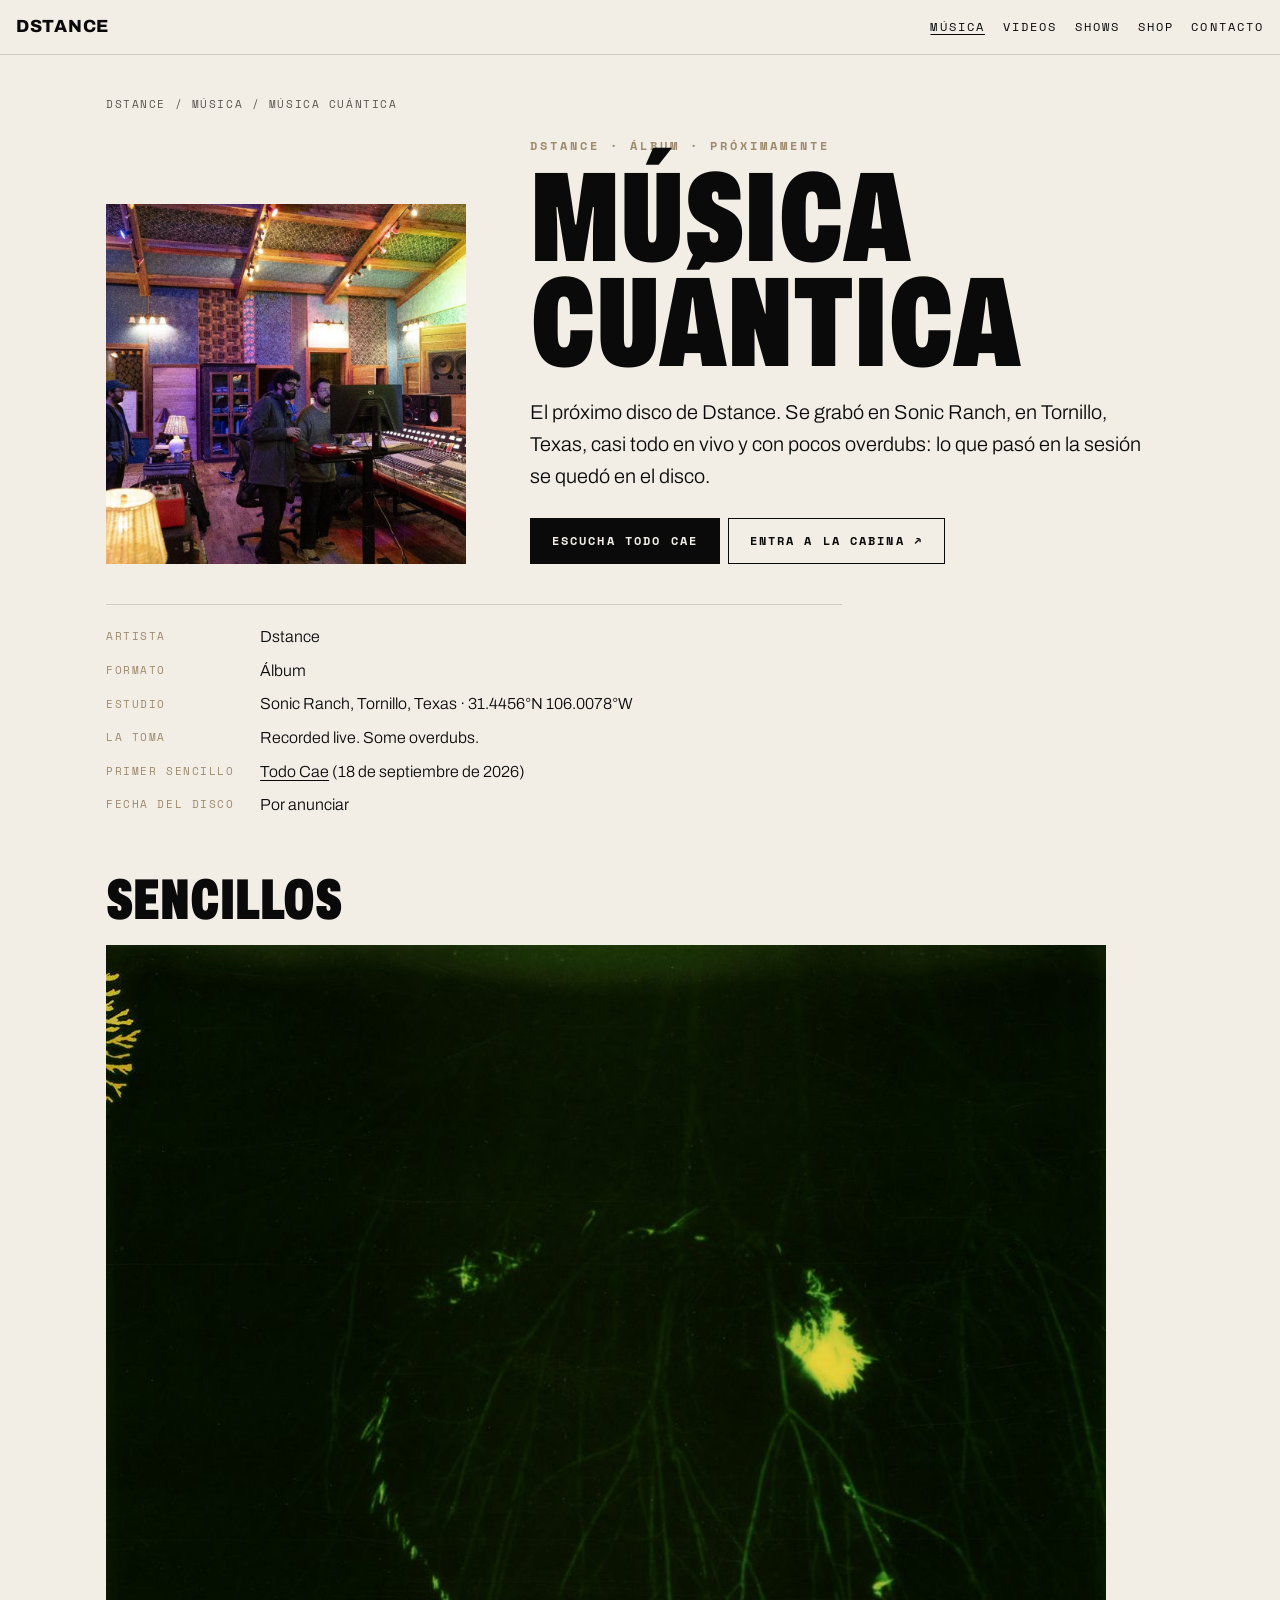
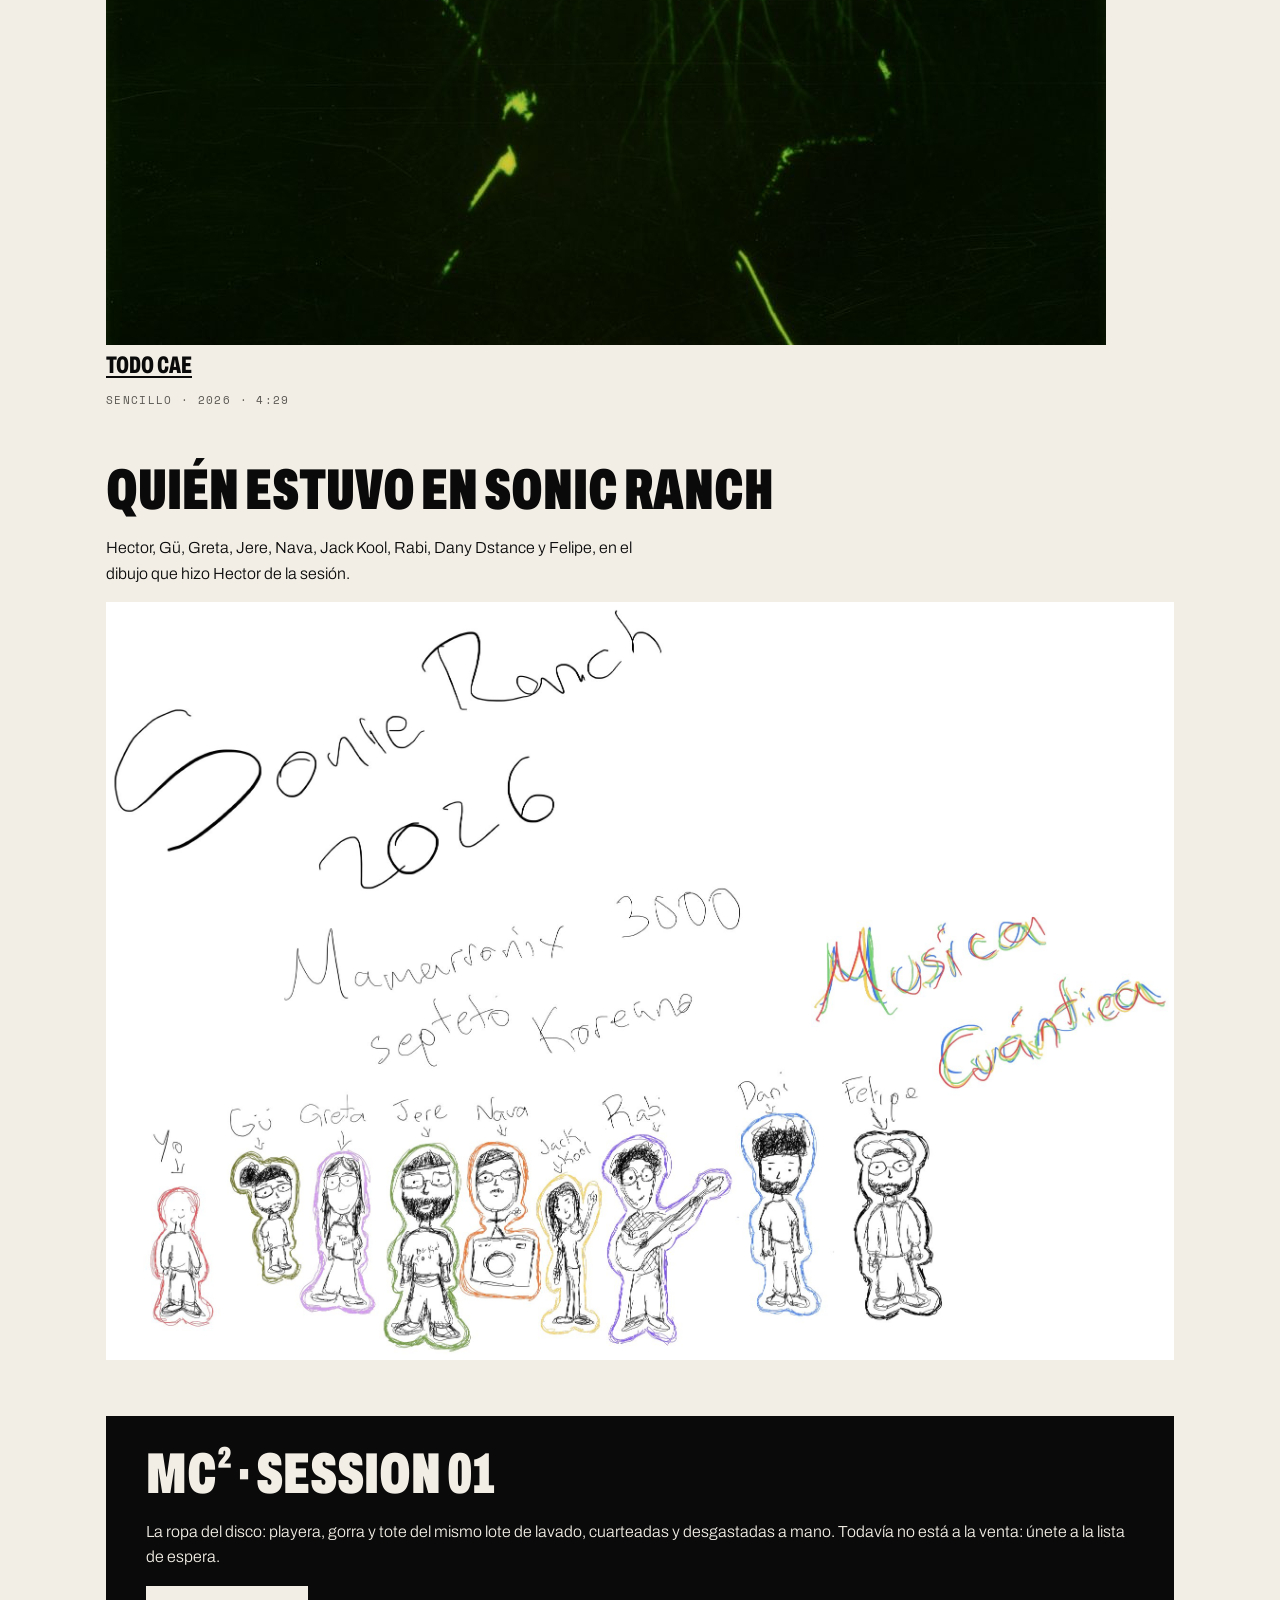
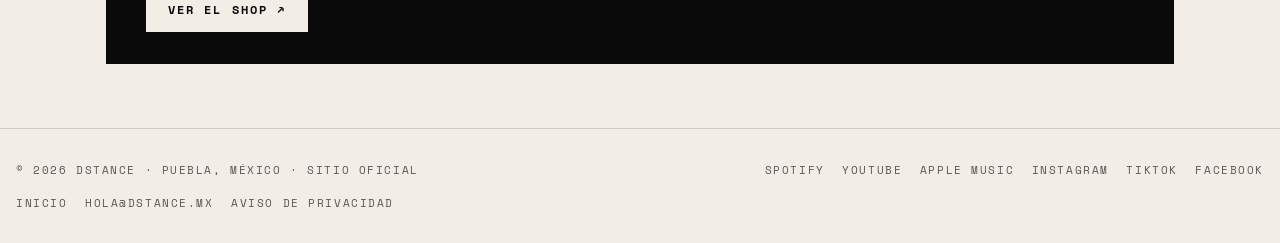
==== musica-cuantica/index.html @ f0c4a0be "SEO: páginas de Todo Cae, Música Cuántica y Niña Bonita, y ajustes técnicos - Páginas nuevas con su " ====
<!DOCTYPE html>
<html lang="es">
<head>
  <meta charset="utf-8">
  <meta name="viewport" content="width=device-width, initial-scale=1, viewport-fit=cover">
  <meta name="theme-color" content="#F2EEE6">
  <title>Música Cuántica · Dstance (álbum)</title>
  <meta name="description" content="Música Cuántica es el próximo disco de Dstance, grabado casi todo en vivo en Sonic Ranch, Tornillo, Texas. Primer sencillo: Todo Cae.">
  <link rel="canonical" href="https://dstance.com.mx/musica-cuantica/">
  <link rel="icon" href="data:image/svg+xml,%3Csvg xmlns='http://www.w3.org/2000/svg' viewBox='0 0 64 64'%3E%3Crect width='64' height='64' fill='%230A0A0A'/%3E%3Ctext x='32' y='49' text-anchor='middle' font-family='Arial Narrow,Arial,sans-serif' font-weight='900' font-size='46' fill='%23F2EEE6'%3ED%3C/text%3E%3C/svg%3E">
  <meta property="og:type" content="music.album">
  <meta property="og:site_name" content="DSTANCE">
  <meta property="og:title" content="Música Cuántica · Dstance (álbum)">
  <meta property="og:description" content="Música Cuántica es el próximo disco de Dstance, grabado casi todo en vivo en Sonic Ranch, Tornillo, Texas. Primer sencillo: Todo Cae.">
  <meta property="og:url" content="https://dstance.com.mx/musica-cuantica/">
  <meta property="og:image" content="https://dstance.com.mx/photos/sesion-consola.jpg">
  <meta property="og:locale" content="es_MX">
  <meta name="twitter:card" content="summary_large_image">
  <link rel="preconnect" href="https://fonts.googleapis.com">
  <link rel="preconnect" href="https://fonts.gstatic.com" crossorigin>
  <link href="https://fonts.googleapis.com/css2?family=Archivo:wdth,wght@62..100,300..900&family=Space+Mono:wght@400;700&display=swap" rel="stylesheet">
  <link rel="stylesheet" href="/paginas.css">
  <script type="application/ld+json">{"@context": "https://schema.org", "@type": "MusicAlbum", "name": "Música Cuántica", "byArtist": {"@type": "MusicGroup", "name": "Dstance", "url": "https://dstance.com.mx/", "sameAs": ["https://open.spotify.com/artist/1NxTfbylQiyMQ8yOFxG3x2", "https://www.youtube.com/@danydstance", "https://music.apple.com/mx/artist/dstance/1435797154", "https://www.instagram.com/danydstance/", "https://www.tiktok.com/@danydstance", "https://www.facebook.com/DanyDstance"]}, "url": "https://dstance.com.mx/musica-cuantica/", "image": "https://dstance.com.mx/photos/sesion-consola.jpg", "albumProductionType": "https://schema.org/StudioAlbum", "track": [{"@type": "MusicRecording", "name": "Todo Cae", "url": "https://dstance.com.mx/todo-cae/", "datePublished": "2026-09-18"}]}</script>
  <!-- VERCEL WEB ANALYTICS: anonymous visit counts, no cookies. -->
  <script>window.va = window.va || function () { (window.vaq = window.vaq || []).push(arguments); };</script>
  <script defer src="/_vercel/insights/script.js"></script>
</head>
<body>
  <header class="top">
    <a class="wordmark" href="/">DSTANCE</a>
    <nav aria-label="Principal"><a href="/#trayectoria" aria-current="page">Música</a><a href="/#videos">Videos</a><a href="/#shows">Shows</a><a href="/#shop">Shop</a><a href="/#contacto">Contacto</a></nav>
  </header>
  <main>
    <p class="crumbs"><a href="/">Dstance</a> / <a href="/#trayectoria">Música</a> / Música Cuántica</p>
    <section class="lead" aria-labelledby="t">
      <img class="cover" src="/photos/sesion-consola.jpg" width="1400" height="933" style="aspect-ratio: 1" alt="El cuarto de control de Sonic Ranch durante la sesión, con la consola y el equipo de pie">
      <div>
        <span class="eyebrow">Dstance · álbum · próximamente</span>
        <h1 id="t">Música Cuántica</h1>
        <p class="intro">El próximo disco de Dstance. Se grabó en Sonic Ranch, en Tornillo, Texas, casi todo en vivo y con pocos overdubs: lo que pasó en la sesión se quedó en el disco.</p>
        <ul class="listen">
          <li><a class="btn" href="/todo-cae/">Escucha Todo Cae</a></li>
          <li><a class="btn ghost" href="/#cabina">Entra a La Cabina ↗</a></li>
        </ul>
      </div>
    </section>
    <dl class="facts">
      <dt>Artista</dt><dd>Dstance</dd>
      <dt>Formato</dt><dd>Álbum</dd>
      <dt>Estudio</dt><dd>Sonic Ranch, Tornillo, Texas · 31.4456°N 106.0078°W</dd>
      <dt>La toma</dt><dd>Recorded live. Some overdubs.</dd>
      <dt>Primer sencillo</dt><dd><a href="/todo-cae/">Todo Cae</a> (18 de septiembre de 2026)</dd>
      <dt>Fecha del disco</dt><dd>Por anunciar</dd>
    </dl>

    <h2 id="sencillos">Sencillos</h2>
    <ul class="cards">
      <li><a href="/todo-cae/"><img src="/photos/todo-cae.jpg" width="1000" height="1000" loading="lazy" alt="Portada de Todo Cae"></a><h3><a href="/todo-cae/">Todo Cae</a></h3><span class="meta">Sencillo · 2026 · 4:29</span></li>
    </ul>

    <h2 id="equipo">Quién estuvo en Sonic Ranch</h2>
    <div class="prose"><p>Hector, Gü, Greta, Jere, Nava, Jack Kool, Rabi, Dany Dstance y Felipe, en el dibujo que hizo Hector de la sesión.</p></div>
    <img src="/photos/equipo-dibujo-hector.jpg" width="2253" height="1598" loading="lazy" alt="Dibujo de Hector: Sonic Ranch 2026, Música Cuántica, y las nueve personas que fueron">

    <section class="dark" aria-labelledby="mc2">
      <h2 id="mc2">MC² · Session 01</h2>
      <p>La ropa del disco: playera, gorra y tote del mismo lote de lavado, cuarteadas y desgastadas a mano. Todavía no está a la venta: únete a la lista de espera.</p>
      <a class="btn" href="/#shop">Ver el Shop ↗</a>
    </section>

  </main>
  <footer class="foot">
    <span>© 2026 Dstance · Puebla, México · Sitio oficial</span>
    <nav aria-label="Dstance en redes"><a href="https://open.spotify.com/artist/1NxTfbylQiyMQ8yOFxG3x2" target="_blank" rel="noopener">Spotify</a><a href="https://www.youtube.com/@danydstance" target="_blank" rel="noopener">YouTube</a><a href="https://music.apple.com/mx/artist/dstance/1435797154" target="_blank" rel="noopener">Apple Music</a><a href="https://www.instagram.com/danydstance/" target="_blank" rel="noopener">Instagram</a><a href="https://www.tiktok.com/@danydstance" target="_blank" rel="noopener">TikTok</a><a href="https://www.facebook.com/DanyDstance" target="_blank" rel="noopener">Facebook</a></nav>
    <nav aria-label="Información"><a href="/">Inicio</a><a href="mailto:hola@dstance.mx">hola@dstance.mx</a><a href="/aviso-de-privacidad.html">Aviso de privacidad</a></nav>
  </footer>
</body>
</html>
---- paginas.css ----
/* =================================================================
   DSTANCE · pages of the light-on universe (one per release).
   Same tokens and typefaces as index.html: ivory paper, black ink,
   sepia, Archivo condensed for titles, Space Mono for labels.
   ================================================================= */
:root {
  --ivory: #F2EEE6; --ink: #0A0A0A; --sepia: #9E8A6D; --muted: #5a5752;
  --rule: rgba(10,10,10,.15);
  --font-display: "Archivo", "Arial Narrow", "Helvetica Neue", Arial, sans-serif;
  --font-body: "Archivo", "Helvetica Neue", Arial, sans-serif;
  --font-mono: "Space Mono", ui-monospace, monospace;
  color-scheme: light;
}
*, *::before, *::after { box-sizing: border-box; }
html { scroll-padding-top: 4.5rem; }
body {
  margin: 0; background: var(--ivory); color: var(--ink);
  font: 300 1rem/1.6 var(--font-body); -webkit-font-smoothing: antialiased;
}
a { color: inherit; text-underline-offset: 3px; }
:focus-visible { outline: 2px solid var(--ink); outline-offset: 3px; }
img { max-width: 100%; display: block; height: auto; }

.top {
  position: sticky; top: 0; z-index: 5;
  display: flex; flex-wrap: wrap; align-items: center; justify-content: space-between; gap: .6rem 1.4rem;
  padding: .8rem max(16px, env(safe-area-inset-right, 0px)) .8rem max(16px, env(safe-area-inset-left, 0px));
  background: rgba(242,238,230,.9); -webkit-backdrop-filter: blur(6px); backdrop-filter: blur(6px);
  border-bottom: 1px solid var(--rule);
}
.wordmark { font-weight: 800; font-size: 1.1rem; letter-spacing: .04em; text-decoration: none; }
.top nav { display: flex; flex-wrap: wrap; gap: .2rem 1.1rem; }
.top nav a { font: 400 .72rem var(--font-mono); letter-spacing: .18em; text-transform: uppercase; text-decoration: none; }
.top nav a:hover, .top nav a[aria-current="page"] { text-decoration: underline; }

main { max-width: 1100px; margin: 0 auto; padding: 2.5rem max(16px, env(safe-area-inset-right, 0px)) 4rem max(16px, env(safe-area-inset-left, 0px)); }
.crumbs { font: 400 .7rem var(--font-mono); letter-spacing: .14em; text-transform: uppercase; color: var(--muted); margin: 0 0 1.6rem; }
.crumbs a { text-decoration: none; }
.lead { display: grid; grid-template-columns: minmax(0, 360px) minmax(0, 1fr); gap: clamp(1.5rem, 5vw, 4rem); align-items: end; }
@media (max-width: 720px) { .lead { grid-template-columns: 1fr; } }
.cover { width: 100%; aspect-ratio: 1; object-fit: cover; }
.eyebrow { display: block; font: 700 .72rem var(--font-mono); letter-spacing: .26em; text-transform: uppercase; color: var(--sepia); margin: 0 0 .8rem; }
h1, h2, h3 { font-family: var(--font-display); font-stretch: 62%; text-transform: uppercase; text-wrap: balance; margin: 0; }
h1 { font-weight: 900; font-size: clamp(3.4rem, 12vw, 8rem); line-height: .82; }
h2 { font-weight: 900; font-size: clamp(2.2rem, 6vw, 3.6rem); line-height: .9; margin: 3.5rem 0 1.2rem; }
h3 { font-weight: 800; font-size: 1.5rem; line-height: 1; margin: 0 0 .4rem; }
.intro { font-size: clamp(1.05rem, 2vw, 1.25rem); max-width: 56ch; margin: 1.2rem 0 1.6rem; }
.listen { list-style: none; margin: 0; padding: 0; display: flex; flex-wrap: wrap; gap: .5rem; }
.btn {
  display: inline-block; padding: .85rem 1.3rem; background: var(--ink); color: var(--ivory); text-decoration: none;
  font: 700 .74rem var(--font-mono); letter-spacing: .18em; text-transform: uppercase; border: 1px solid var(--ink);
}
.btn.ghost { background: none; color: var(--ink); }
@media (hover: hover) { .btn:hover { background: var(--sepia); border-color: var(--sepia); color: var(--ink); } }

.facts { display: grid; grid-template-columns: max-content minmax(0, 1fr); gap: .5rem 1.6rem; margin: 2.5rem 0 0; padding: 1.2rem 0 0; border-top: 1px solid var(--rule); max-width: 46rem; }
.facts dt { font: 400 .7rem var(--font-mono); letter-spacing: .14em; text-transform: uppercase; color: var(--sepia); padding-top: .2rem; }
.facts dd { margin: 0; }
.prose p { max-width: 62ch; }

.lyrics { columns: 2 18rem; column-gap: 3rem; font-size: 1.05rem; line-height: 1.7; }
.lyrics p { margin: 0 0 1.4rem; break-inside: avoid; }
.lyrics .chorus { font-weight: 600; }
.note { font: 400 .72rem var(--font-mono); letter-spacing: .1em; color: var(--muted); }

.cards { list-style: none; padding: 0; margin: 0; display: grid; gap: 1.2rem; grid-template-columns: repeat(auto-fit, minmax(min(100%, 240px), 1fr)); }
.cards li { display: grid; gap: .5rem; align-content: start; }
.cards .meta { font: 400 .7rem var(--font-mono); letter-spacing: .12em; text-transform: uppercase; color: var(--muted); }
.video { position: relative; display: block; aspect-ratio: 16 / 9; overflow: hidden; background: var(--ink); }
.video img { width: 100%; height: 100%; object-fit: cover; }
.video span { position: absolute; left: 50%; top: 50%; width: 54px; height: 54px; margin: -27px 0 0 -27px; display: grid; place-items: center; border-radius: 50%; background: rgba(10,10,10,.6); color: #fff; border: 1px solid rgba(255,255,255,.8); padding-left: 4px; }

.dark { background: var(--ink); color: var(--ivory); padding: 2rem clamp(1rem, 4vw, 2.5rem); margin-top: 3.5rem; }
.dark h2 { margin-top: 0; }
.dark .btn { background: var(--ivory); color: var(--ink); border-color: var(--ivory); }

.foot {
  display: flex; flex-wrap: wrap; justify-content: space-between; gap: 1rem;
  padding: 2rem max(16px, env(safe-area-inset-right, 0px)) calc(2rem + env(safe-area-inset-bottom, 0px)) max(16px, env(safe-area-inset-left, 0px));
  border-top: 1px solid var(--rule); color: var(--muted);
  font: 400 .7rem var(--font-mono); letter-spacing: .14em; text-transform: uppercase;
}
.foot nav { display: flex; flex-wrap: wrap; gap: .4rem 1.1rem; }
.foot a { text-decoration: none; }
.foot a:hover { text-decoration: underline; }
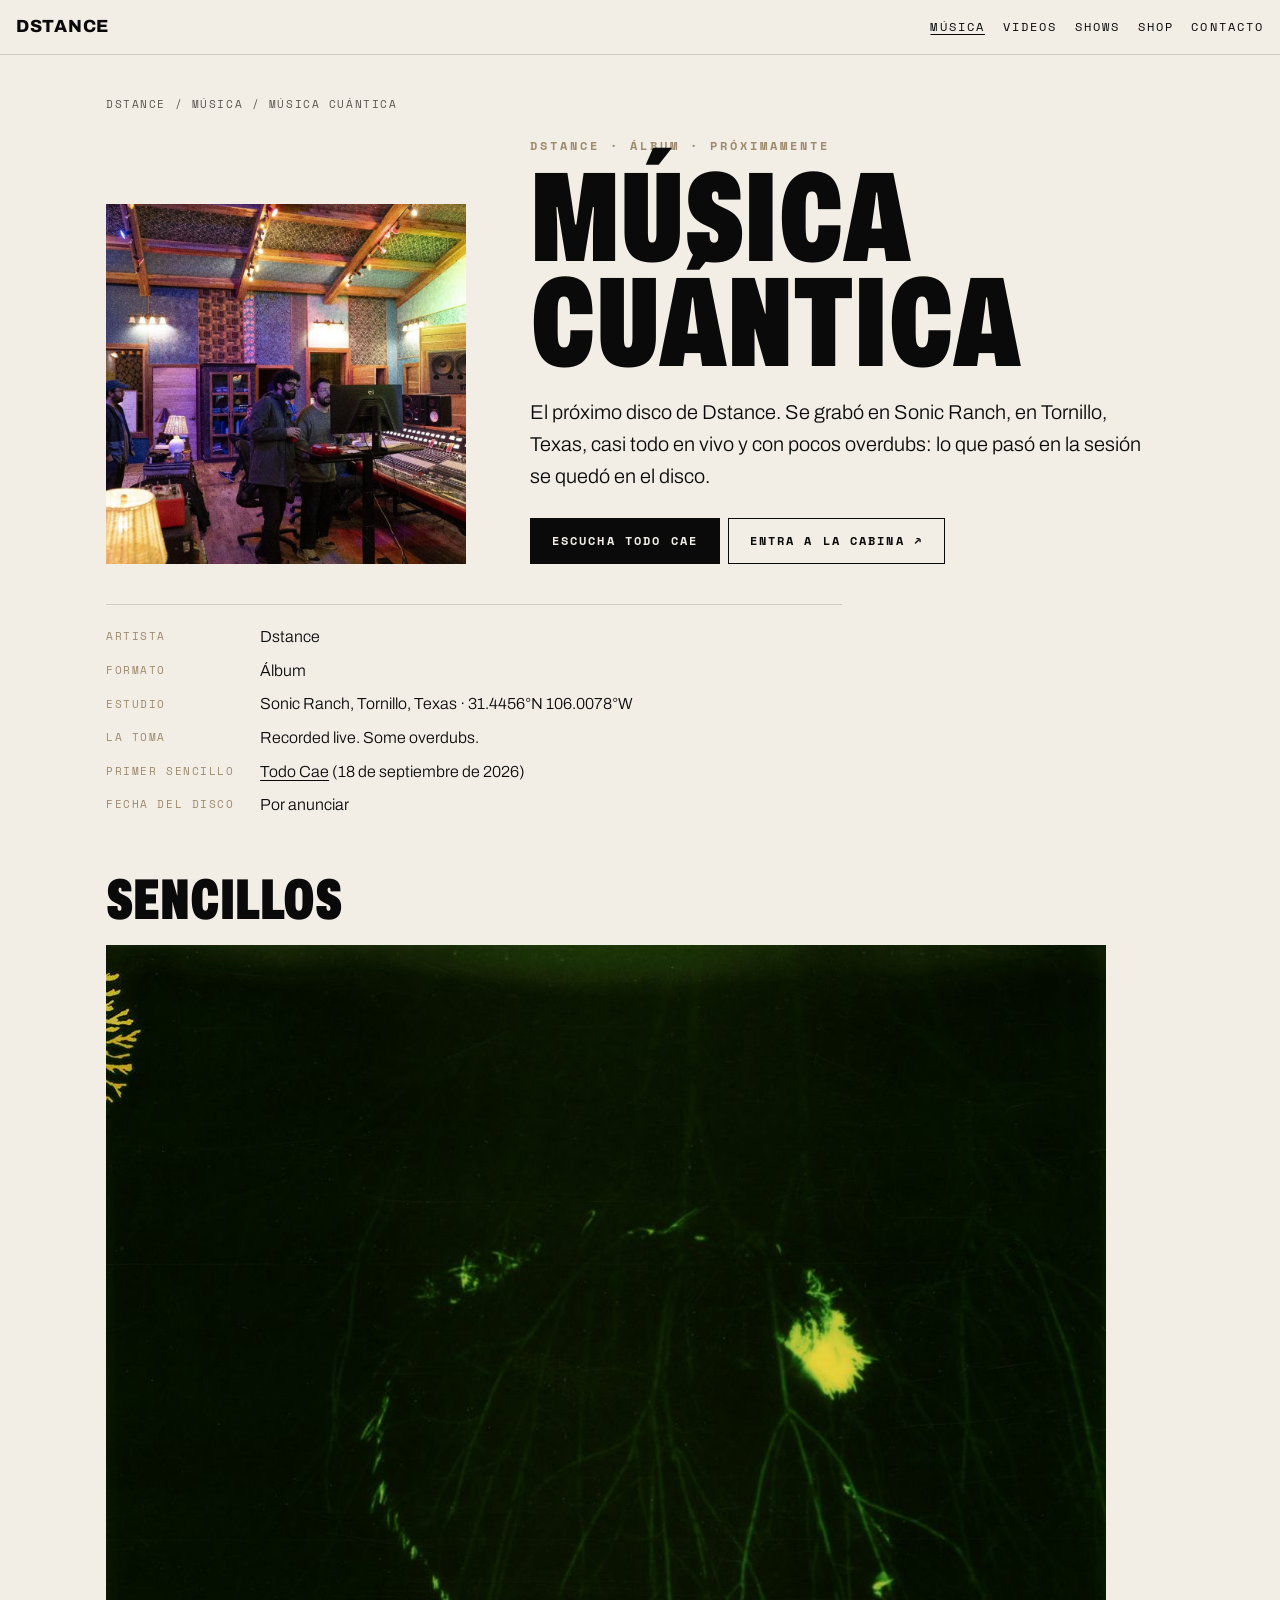
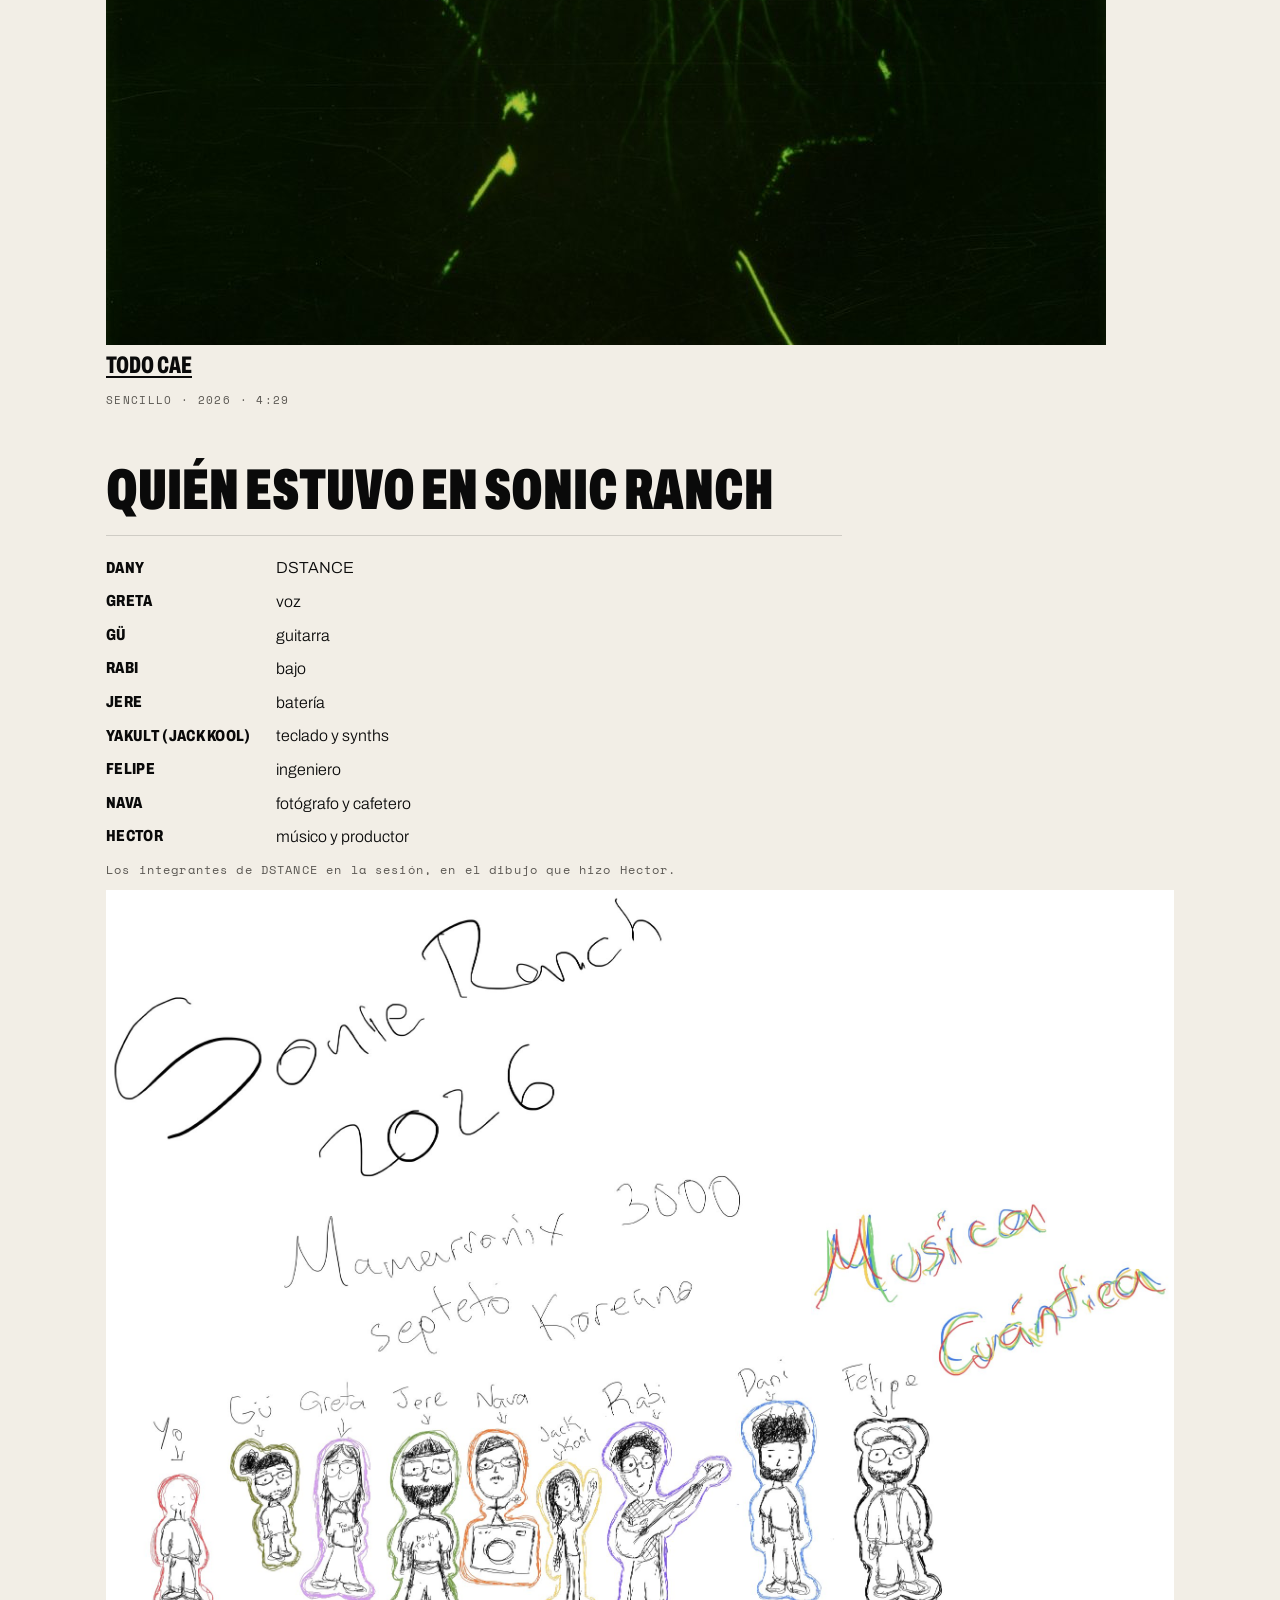
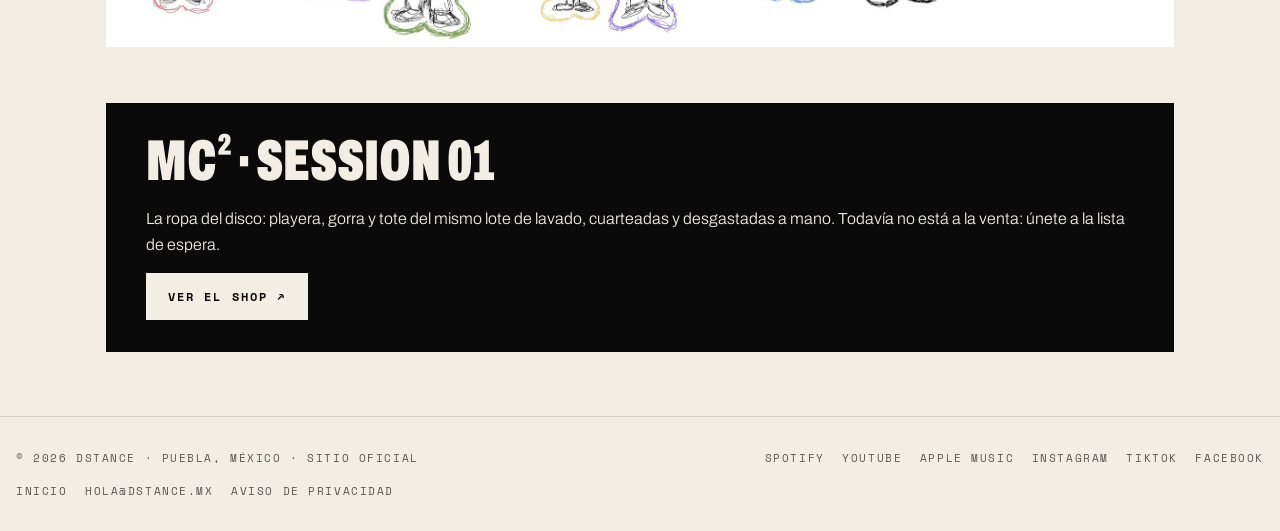
==== commit b203845a: "El equipo: roles de los integrantes de DSTANCE en Sonic Ranch Rabi bajo, Jere batería, Gü guitarra, " ====
--- a/musica-cuantica/index.html
+++ b/musica-cuantica/index.html
@@ -20,7 +20,7 @@
   <link rel="preconnect" href="https://fonts.gstatic.com" crossorigin>
   <link href="https://fonts.googleapis.com/css2?family=Archivo:wdth,wght@62..100,300..900&family=Space+Mono:wght@400;700&display=swap" rel="stylesheet">
   <link rel="stylesheet" href="/paginas.css">
-  <script type="application/ld+json">{"@context": "https://schema.org", "@type": "MusicAlbum", "name": "Música Cuántica", "byArtist": {"@type": "MusicGroup", "name": "Dstance", "url": "https://dstance.com.mx/", "sameAs": ["https://open.spotify.com/artist/1NxTfbylQiyMQ8yOFxG3x2", "https://www.youtube.com/@danydstance", "https://music.apple.com/mx/artist/dstance/1435797154", "https://www.instagram.com/danydstance/", "https://www.tiktok.com/@danydstance", "https://www.facebook.com/DanyDstance"]}, "url": "https://dstance.com.mx/musica-cuantica/", "image": "https://dstance.com.mx/photos/sesion-consola.jpg", "albumProductionType": "https://schema.org/StudioAlbum", "track": [{"@type": "MusicRecording", "name": "Todo Cae", "url": "https://dstance.com.mx/todo-cae/", "datePublished": "2026-09-18"}]}</script>
+  <script type="application/ld+json">{"@context": "https://schema.org", "@type": "MusicAlbum", "name": "Música Cuántica", "byArtist": {"@type": "MusicGroup", "name": "Dstance", "url": "https://dstance.com.mx/", "sameAs": ["https://open.spotify.com/artist/1NxTfbylQiyMQ8yOFxG3x2", "https://www.youtube.com/@danydstance", "https://music.apple.com/mx/artist/dstance/1435797154", "https://www.instagram.com/danydstance/", "https://www.tiktok.com/@danydstance", "https://www.facebook.com/DanyDstance"], "member": [{"@type": "OrganizationRole", "member": {"@type": "Person", "name": "Dany"}, "roleName": "DSTANCE"}, {"@type": "OrganizationRole", "member": {"@type": "Person", "name": "Greta"}, "roleName": "voz"}, {"@type": "OrganizationRole", "member": {"@type": "Person", "name": "Gü"}, "roleName": "guitarra"}, {"@type": "OrganizationRole", "member": {"@type": "Person", "name": "Rabi"}, "roleName": "bajo"}, {"@type": "OrganizationRole", "member": {"@type": "Person", "name": "Jere"}, "roleName": "batería"}, {"@type": "OrganizationRole", "member": {"@type": "Person", "name": "Yakult (Jack Kool)"}, "roleName": "teclado y synths"}, {"@type": "OrganizationRole", "member": {"@type": "Person", "name": "Felipe"}, "roleName": "ingeniero"}, {"@type": "OrganizationRole", "member": {"@type": "Person", "name": "Nava"}, "roleName": "fotógrafo y cafetero"}, {"@type": "OrganizationRole", "member": {"@type": "Person", "name": "Hector"}, "roleName": "músico y productor"}]}, "url": "https://dstance.com.mx/musica-cuantica/", "image": "https://dstance.com.mx/photos/sesion-consola.jpg", "albumProductionType": "https://schema.org/StudioAlbum", "track": [{"@type": "MusicRecording", "name": "Todo Cae", "url": "https://dstance.com.mx/todo-cae/", "datePublished": "2026-09-18"}]}</script>
   <!-- VERCEL WEB ANALYTICS: anonymous visit counts, no cookies. -->
   <script>window.va = window.va || function () { (window.vaq = window.vaq || []).push(arguments); };</script>
   <script defer src="/_vercel/insights/script.js"></script>
@@ -59,7 +59,8 @@
     </ul>
 
     <h2 id="equipo">Quién estuvo en Sonic Ranch</h2>
-    <div class="prose"><p>Hector, Gü, Greta, Jere, Nava, Jack Kool, Rabi, Dany Dstance y Felipe, en el dibujo que hizo Hector de la sesión.</p></div>
+    <dl class="facts team"><dt>Dany</dt><dd>DSTANCE</dd><dt>Greta</dt><dd>voz</dd><dt>Gü</dt><dd>guitarra</dd><dt>Rabi</dt><dd>bajo</dd><dt>Jere</dt><dd>batería</dd><dt>Yakult (Jack Kool)</dt><dd>teclado y synths</dd><dt>Felipe</dt><dd>ingeniero</dd><dt>Nava</dt><dd>fotógrafo y cafetero</dd><dt>Hector</dt><dd>músico y productor</dd></dl>
+    <p class="note">Los integrantes de DSTANCE en la sesión, en el dibujo que hizo Hector.</p>
     <img src="/photos/equipo-dibujo-hector.jpg" width="2253" height="1598" loading="lazy" alt="Dibujo de Hector: Sonic Ranch 2026, Música Cuántica, y las nueve personas que fueron">
 
     <section class="dark" aria-labelledby="mc2">
--- a/paginas.css
+++ b/paginas.css
@@ -83,3 +83,5 @@
 .foot nav { display: flex; flex-wrap: wrap; gap: .4rem 1.1rem; }
 .foot a { text-decoration: none; }
 .foot a:hover { text-decoration: underline; }
+.facts.team { margin-top: 0; }
+.facts.team dt { font: 800 1rem var(--font-display); font-stretch: 75%; letter-spacing: .02em; color: var(--ink); text-transform: uppercase; }
